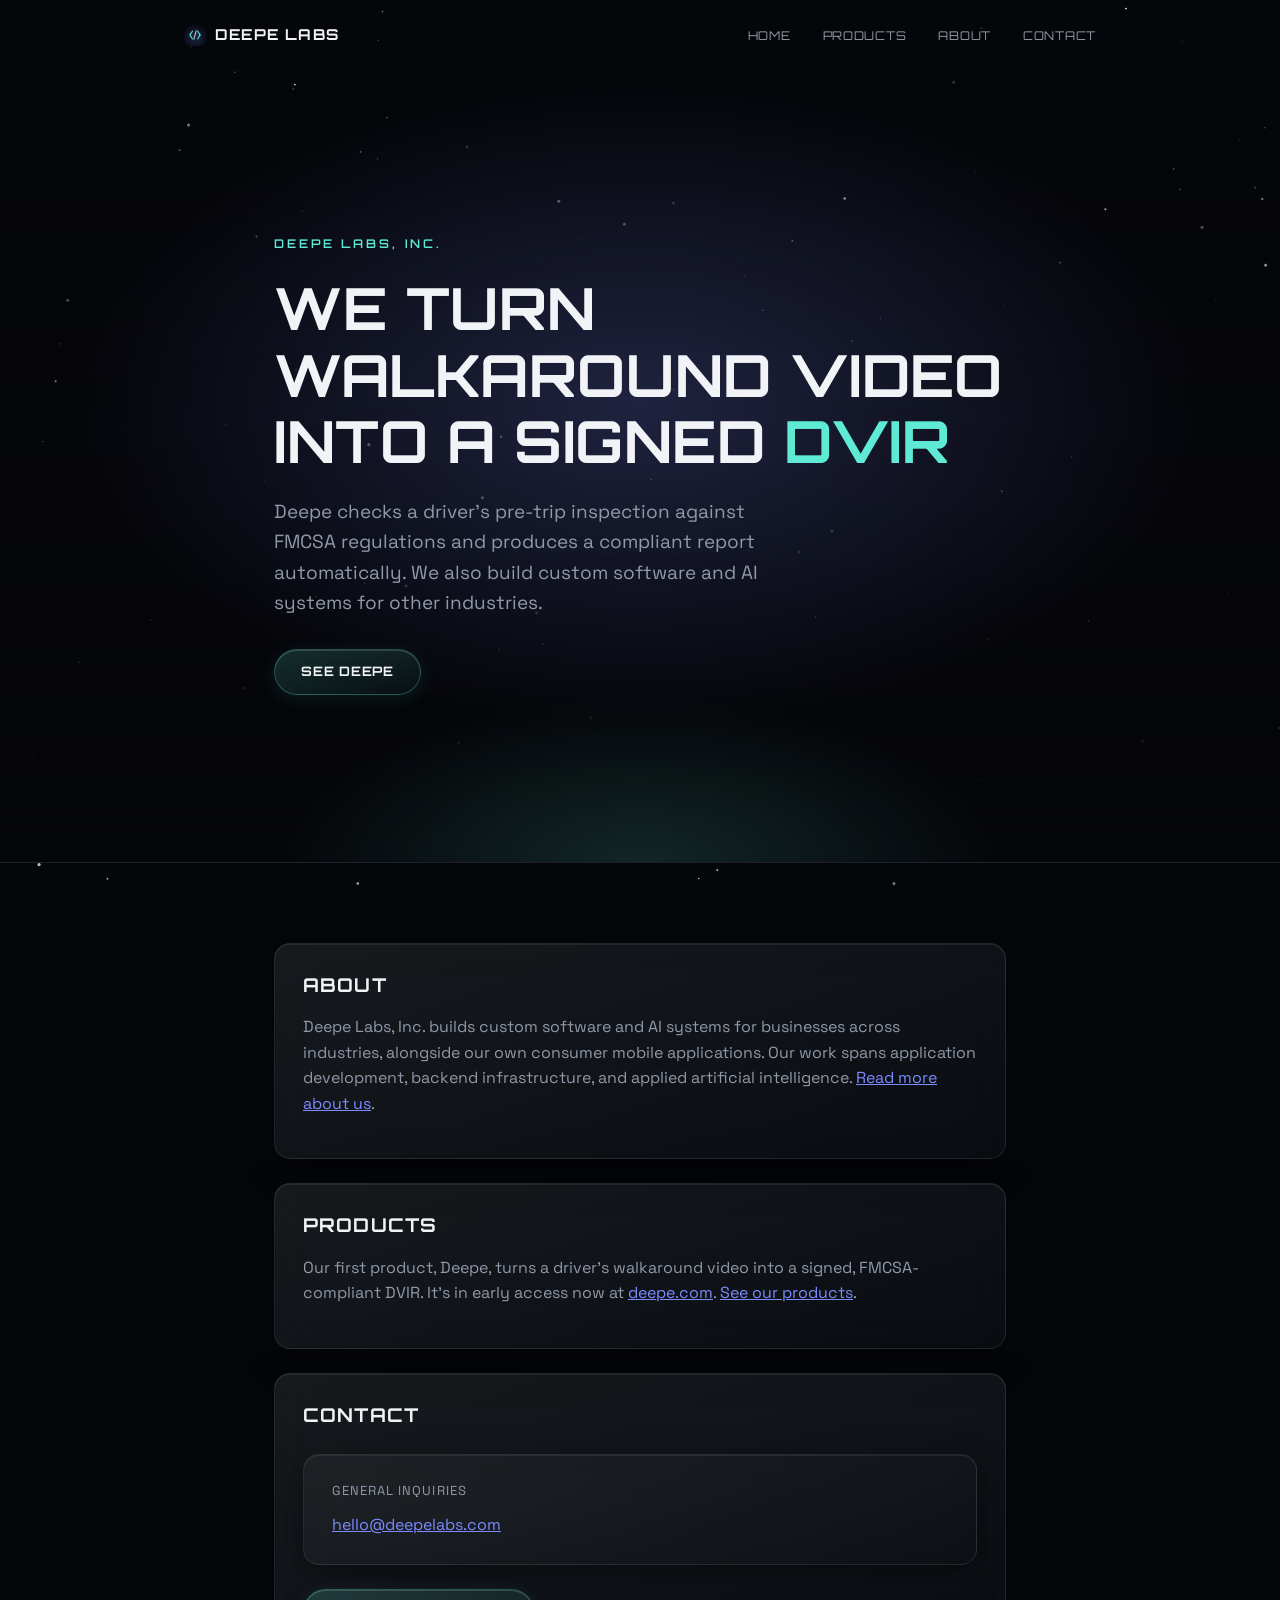
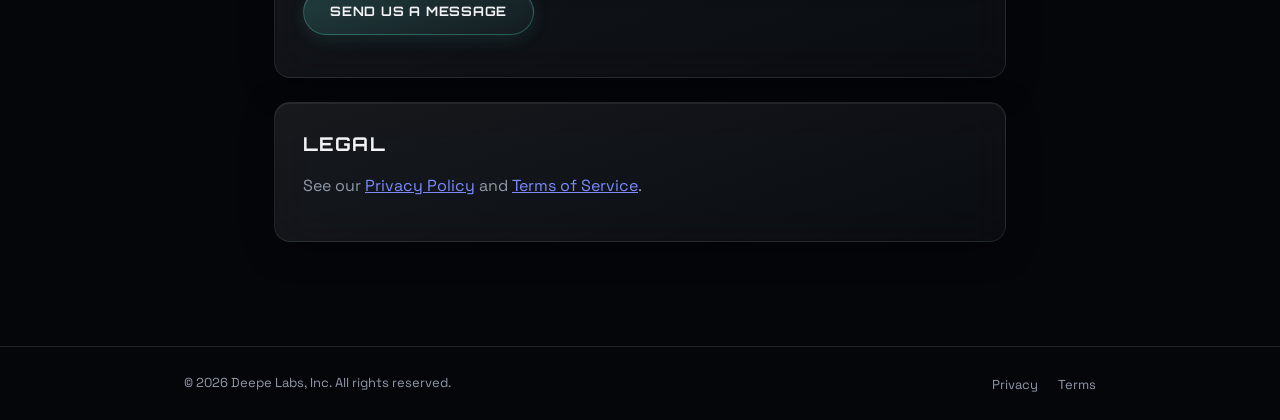
==== index.html @ 6169d4b5 "Apply design-critique fixes: consistent starfield, specific hero, fewer CTAs, lighter interior headi" ====
<!doctype html>
<html lang="en">
<head>
<meta charset="utf-8">
<meta name="viewport" content="width=device-width, initial-scale=1">
<title>Deepe Labs, Inc.</title>
<link rel="icon" type="image/png" href="favicon-32.png">
<link rel="apple-touch-icon" href="apple-touch-icon.png">
<meta name="description" content="Deepe Labs, Inc. is a software company developing mobile applications and intelligent agents.">
<link rel="preconnect" href="https://fonts.googleapis.com">
<link rel="preconnect" href="https://fonts.gstatic.com" crossorigin>
<link href="https://fonts.googleapis.com/css2?family=Orbitron:wght@600;700;800&family=Space+Grotesk:wght@400;500;700&display=swap" rel="stylesheet">
<link rel="stylesheet" href="style.css">
</head>
<body>
<canvas id="bg-canvas" aria-hidden="true"></canvas>
<header class="site-header on-hero">
  <div class="wrap">
    <a class="brand" href="index.html"><img src="assets/logo-64.png" alt="" class="brand-mark">Deepe Labs</a>
    <nav class="site-nav">
      <a href="index.html">Home</a>
      <a href="products.html">Products</a>
      <a href="about.html">About</a>
      <a href="contact.html">Contact</a>
    </nav>
  </div>
</header>

<section class="hero">
  <div class="wrap">
    <span class="eyebrow">Deepe Labs, Inc.</span>
    <h1>We turn walkaround video into a signed <span class="accent-word">DVIR</span></h1>
    <p class="lede">Deepe checks a driver's pre-trip inspection against FMCSA regulations and produces a compliant report automatically. We also build custom software and AI systems for other industries.</p>
    <p class="hero-cta"><a class="btn" href="https://deepe.com">See Deepe</a></p>
  </div>
</section>

<main class="plain">
  <div class="wrap">
    <div class="section">
      <h2>About</h2>
      <p>Deepe Labs, Inc. builds custom software and AI systems for businesses across industries, alongside our own consumer mobile applications. Our work spans application development, backend infrastructure, and applied artificial intelligence. <a href="about.html">Read more about us</a>.</p>
    </div>

    <div class="section">
      <h2>Products</h2>
      <p>Our first product, Deepe, turns a driver's walkaround video into a signed, FMCSA-compliant DVIR. It's in early access now at <a href="https://deepe.com">deepe.com</a>. <a href="products.html">See our products</a>.</p>
    </div>

    <div class="section">
      <h2>Contact</h2>
      <div class="card">
        <p>General inquiries</p>
        <p style="margin-bottom:0;"><a href="mailto:hello@deepelabs.com">hello@deepelabs.com</a></p>
      </div>
      <p class="section-cta"><a class="btn" href="contact.html#contact-form">Send us a message</a></p>
    </div>

    <div class="section">
      <h2>Legal</h2>
      <p>See our <a href="privacy.html">Privacy Policy</a> and <a href="terms.html">Terms of Service</a>.</p>
    </div>
  </div>
</main>

<footer class="site-footer">
  <div class="wrap">
    <span class="copyright">&copy; 2026 Deepe Labs, Inc. All rights reserved.</span>
    <div>
      <a href="privacy.html">Privacy</a>
      <a href="terms.html">Terms</a>
    </div>
  </div>
</footer>
<script src="starfield.js"></script>
</body>
</html>
---- style.css ----
:root {
  --bg: #05060a;
  --bg-elevated: #0d0f16;
  --border: #1d212b;
  --text: #f2f3f6;
  --text-muted: #9199a8;
  --accent: #7c8cff;
  --accent-soft: rgba(124, 140, 255, 0.14);
  --glow: #5eead4;
  --max-width: 780px;
  --font-display: "Orbitron", "Space Grotesk", -apple-system, sans-serif;
  --font-body: "Space Grotesk", -apple-system, BlinkMacSystemFont, "Segoe UI", Helvetica, Arial, sans-serif;
  --glass-bg: linear-gradient(160deg, rgba(255, 255, 255, 0.07), rgba(255, 255, 255, 0.015)), rgba(8, 10, 16, 0.6);
  --glass-bg-solid: #0d0f16;
  --glass-border: rgba(255, 255, 255, 0.09);
  --glass-border-accent: rgba(94, 234, 212, 0.28);
}

* {
  box-sizing: border-box;
}

html {
  color-scheme: dark;
}

body {
  margin: 0;
  padding: 0;
  background: var(--bg);
  color: var(--text);
  font-family: var(--font-body);
  line-height: 1.6;
  -webkit-font-smoothing: antialiased;
}

.wrap {
  max-width: var(--max-width);
  margin: 0 auto;
  padding: 0 24px;
  position: relative;
  z-index: 1;
}

header.site-header {
  border-bottom: 1px solid var(--border);
  position: relative;
  z-index: 2;
}

header.site-header.on-hero {
  border-bottom: 1px solid transparent;
}

header.site-header .wrap {
  display: flex;
  align-items: center;
  justify-content: space-between;
  padding-top: 22px;
  padding-bottom: 22px;
  flex-wrap: wrap;
  gap: 12px;
  max-width: 960px;
}

.brand {
  display: inline-flex;
  align-items: center;
  gap: 9px;
  font-family: var(--font-display);
  font-weight: 700;
  font-size: 15px;
  color: var(--text);
  text-decoration: none;
  letter-spacing: 0.08em;
  text-transform: uppercase;
}

.brand-mark {
  width: 22px;
  height: 22px;
  border-radius: 6px;
  display: block;
}

nav.site-nav a {
  font-family: var(--font-display);
  color: var(--text-muted);
  text-decoration: none;
  font-size: 12px;
  letter-spacing: 0.06em;
  text-transform: uppercase;
  margin-left: 28px;
  transition: color 0.15s ease;
}

nav.site-nav a:hover,
nav.site-nav a:focus {
  color: var(--text);
}

main {
  padding: 0 0 80px;
}

main.plain {
  padding-top: 56px;
}

/* Hero */
.hero {
  position: relative;
  overflow: hidden;
  border-bottom: 1px solid var(--border);
  min-height: 88vh;
  display: flex;
  align-items: center;
  padding: 96px 0 88px;
}

#bg-canvas {
  position: fixed;
  inset: 0;
  width: 100vw;
  height: 100vh;
  z-index: -1;
  display: block;
  background: var(--bg);
}

.hero::after {
  content: "";
  position: absolute;
  inset: 0;
  background: radial-gradient(ellipse 65% 60% at 50% 42%, rgba(124, 140, 255, 0.22), transparent 68%),
    radial-gradient(ellipse 40% 30% at 50% 100%, rgba(94, 234, 212, 0.14), transparent 70%),
    linear-gradient(180deg, transparent 0%, var(--bg) 98%);
  pointer-events: none;
  z-index: 0;
}

.hero .wrap {
  max-width: 780px;
}

.eyebrow {
  display: inline-block;
  font-family: var(--font-display);
  font-size: 12px;
  font-weight: 600;
  letter-spacing: 0.24em;
  text-transform: uppercase;
  color: var(--glow);
  margin-bottom: 22px;
}

h1 {
  font-family: var(--font-display);
  font-size: clamp(34px, 6.4vw, 58px);
  line-height: 1.15;
  margin: 0 0 22px;
  letter-spacing: 0.01em;
  font-weight: 700;
  text-transform: uppercase;
}

/* Lighter heading treatment for content-light interior pages (About,
   Terms, Privacy) so the type weight matches the amount of content
   underneath it, rather than the full hero-scale display heading. */
h1.compact {
  font-size: clamp(24px, 4vw, 32px);
  letter-spacing: 0.02em;
  margin-bottom: 14px;
}

.accent-word {
  color: var(--glow);
}

.lede {
  color: var(--text-muted);
  font-size: 19px;
  max-width: 520px;
  margin-bottom: 0;
}

h2 {
  font-family: var(--font-display);
  font-size: 19px;
  margin: 48px 0 14px;
  letter-spacing: 0.06em;
  text-transform: uppercase;
  font-weight: 700;
}

h3 {
  font-size: 16px;
  margin: 24px 0 8px;
  font-weight: 600;
}

p {
  color: var(--text);
  margin: 0 0 16px;
}

.section p {
  color: var(--text-muted);
}

ul {
  margin: 0 0 16px;
  padding-left: 20px;
  color: var(--text-muted);
}

li {
  margin-bottom: 6px;
}

a {
  color: var(--accent);
}

a:hover {
  color: var(--glow);
}

/* Glass panels: frosted, translucent blocks that let the fixed starfield
   show through via backdrop-filter. The layered background (a faint white
   sheen over a dark semi-opaque base) keeps body text at safe contrast
   even where a bright star sits directly behind the panel. */
.card,
.section {
  position: relative;
  background: var(--glass-bg);
  border: 1px solid var(--glass-border);
  border-radius: 16px;
  padding: 26px 28px;
  margin: 24px 0;
  backdrop-filter: blur(20px) saturate(140%);
  -webkit-backdrop-filter: blur(20px) saturate(140%);
  box-shadow: 0 8px 32px rgba(0, 0, 0, 0.35), inset 0 1px 0 rgba(255, 255, 255, 0.07);
}

.section h2:first-child,
.section h3:first-child {
  margin-top: 0;
}

@supports not ((backdrop-filter: blur(1px)) or (-webkit-backdrop-filter: blur(1px))) {
  .card,
  .section {
    background: var(--glass-bg-solid);
  }
}

.card p:first-child {
  color: var(--text-muted);
  font-size: 13px;
  text-transform: uppercase;
  letter-spacing: 0.08em;
  margin-bottom: 10px;
}

.meta {
  color: var(--text-muted);
  font-size: 13px;
  margin-bottom: 32px;
}

/* Buttons */
.btn {
  display: inline-flex;
  align-items: center;
  justify-content: center;
  gap: 8px;
  min-height: 46px;
  min-width: 44px;
  padding: 0 26px;
  border-radius: 999px;
  font-family: var(--font-display);
  font-size: 13px;
  font-weight: 700;
  letter-spacing: 0.06em;
  text-transform: uppercase;
  text-decoration: none;
  cursor: pointer;
  border: 1px solid var(--glass-border-accent);
  background: linear-gradient(160deg, rgba(94, 234, 212, 0.18), rgba(94, 234, 212, 0.04));
  backdrop-filter: blur(12px);
  -webkit-backdrop-filter: blur(12px);
  color: var(--text);
  box-shadow: 0 4px 18px rgba(94, 234, 212, 0.1), inset 0 1px 0 rgba(255, 255, 255, 0.14);
  transition: background 0.2s ease, border-color 0.2s ease, box-shadow 0.2s ease, transform 0.15s ease;
}

@supports not ((backdrop-filter: blur(1px)) or (-webkit-backdrop-filter: blur(1px))) {
  .btn {
    background: #123832;
  }
}

.btn:hover {
  border-color: rgba(94, 234, 212, 0.55);
  background: linear-gradient(160deg, rgba(94, 234, 212, 0.3), rgba(94, 234, 212, 0.08));
  box-shadow: 0 6px 24px rgba(94, 234, 212, 0.2), inset 0 1px 0 rgba(255, 255, 255, 0.18);
  transform: translateY(-1px);
  color: var(--text);
}

.btn:active {
  transform: translateY(0);
  box-shadow: 0 2px 10px rgba(94, 234, 212, 0.16), inset 0 1px 2px rgba(0, 0, 0, 0.3);
}

.btn:focus-visible {
  outline: 2px solid var(--glow);
  outline-offset: 3px;
}

.btn-ghost {
  background: rgba(255, 255, 255, 0.035);
  border-color: var(--glass-border);
  box-shadow: none;
}

.btn-ghost:hover {
  background: rgba(255, 255, 255, 0.07);
  border-color: rgba(255, 255, 255, 0.2);
  box-shadow: 0 4px 18px rgba(0, 0, 0, 0.25);
}

.hero-cta {
  margin-top: 30px;
}

.section-cta {
  margin-top: 18px;
}

/* Contact form */
.contact-form label {
  display: block;
  font-family: var(--font-display);
  font-size: 12px;
  font-weight: 700;
  letter-spacing: 0.06em;
  text-transform: uppercase;
  color: var(--text-muted);
  margin: 18px 0 8px;
}

.contact-form label:first-child {
  margin-top: 0;
}

.contact-form input,
.contact-form textarea {
  width: 100%;
  min-height: 46px;
  padding: 12px 14px;
  font-family: var(--font-body);
  font-size: 16px;
  color: var(--text);
  background: rgba(255, 255, 255, 0.04);
  border: 1px solid var(--glass-border);
  border-radius: 10px;
  outline-offset: 2px;
}

.contact-form textarea {
  min-height: 140px;
  resize: vertical;
}

.contact-form input:focus-visible,
.contact-form textarea:focus-visible {
  outline: 2px solid var(--glow);
  border-color: var(--glass-border-accent);
}

.contact-form .btn {
  margin-top: 22px;
}

.form-note {
  font-size: 13px;
  color: var(--text-muted);
  margin-top: 14px;
  margin-bottom: 0;
}

footer.site-footer {
  border-top: 1px solid var(--border);
}

footer.site-footer .wrap {
  padding: 24px;
  display: flex;
  justify-content: space-between;
  align-items: center;
  flex-wrap: wrap;
  gap: 8px;
  max-width: 960px;
}

footer.site-footer a {
  color: var(--text-muted);
  text-decoration: none;
  font-size: 13px;
  margin-left: 16px;
}

footer.site-footer a:hover {
  color: var(--text);
}

.copyright {
  color: var(--text-muted);
  font-size: 13px;
}

@media (max-width: 480px) {
  header.site-header .wrap {
    flex-direction: column;
    align-items: flex-start;
  }
  nav.site-nav a {
    margin-left: 0;
    margin-right: 20px;
  }
  .hero {
    min-height: 76vh;
    padding: 72px 0 64px;
  }
  .card,
  .section {
    padding: 22px 20px;
  }
  .btn {
    width: 100%;
  }
}

@media (prefers-reduced-motion: reduce) {
  #bg-canvas {
    display: none;
  }
}
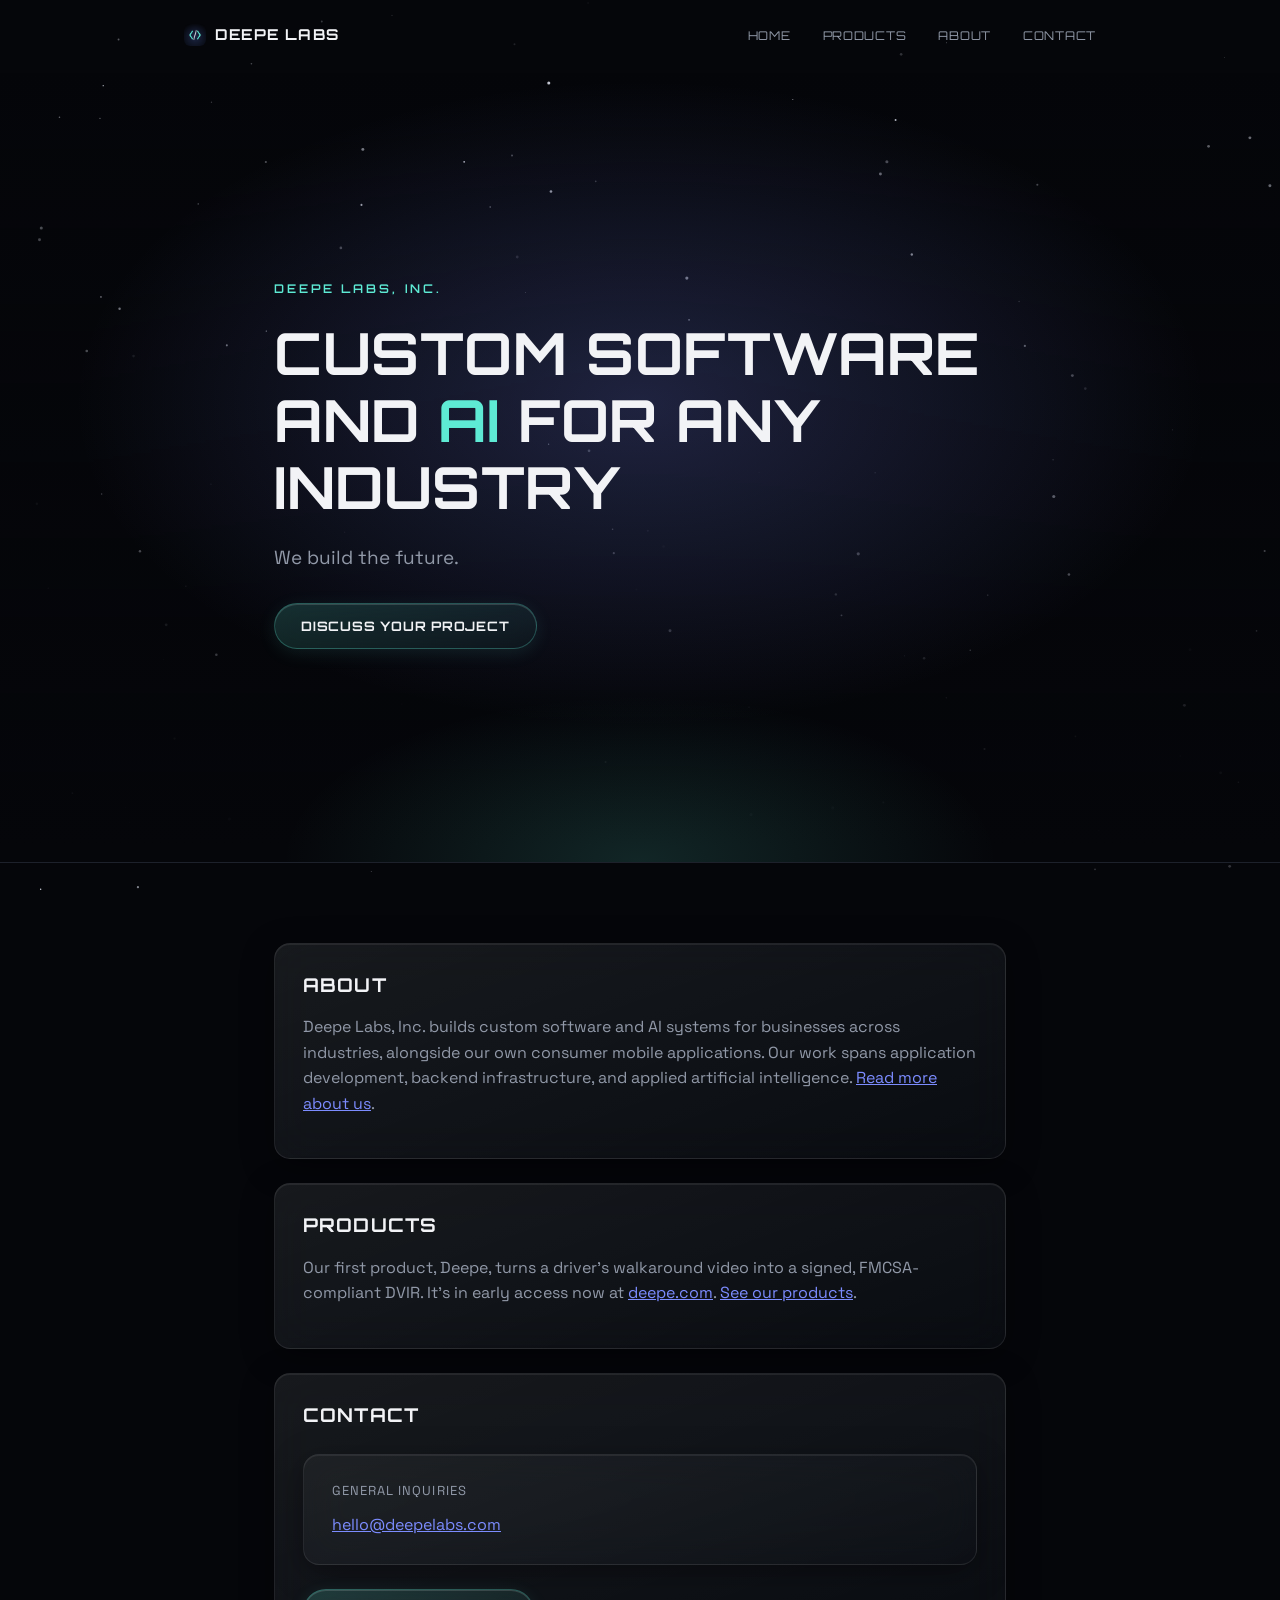
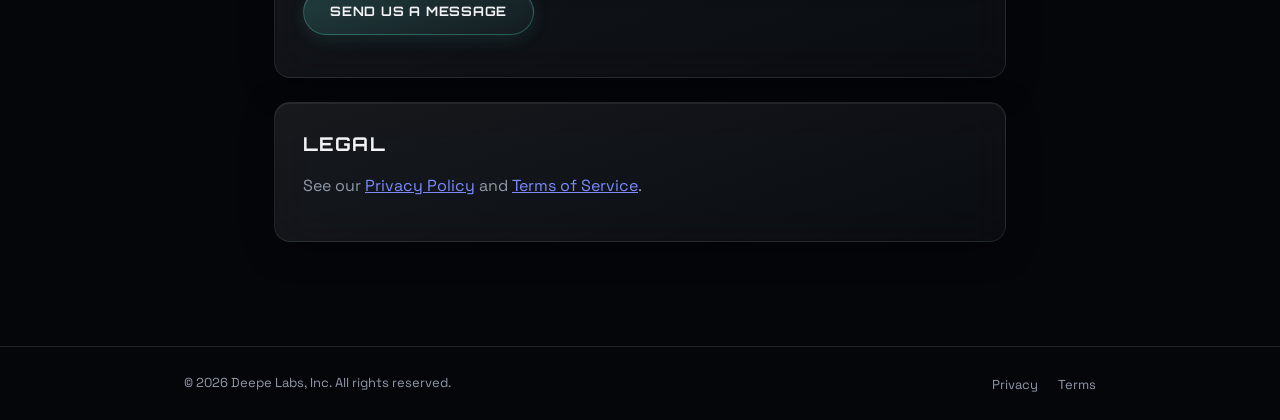
==== commit d0614ab8: "Revert hero headline/lede rewrite from design-critique fixes Keep the generic 'Custom software and A" ====
--- a/index.html
+++ b/index.html
@@ -29,9 +29,9 @@
 <section class="hero">
   <div class="wrap">
     <span class="eyebrow">Deepe Labs, Inc.</span>
-    <h1>We turn walkaround video into a signed <span class="accent-word">DVIR</span></h1>
-    <p class="lede">Deepe checks a driver's pre-trip inspection against FMCSA regulations and produces a compliant report automatically. We also build custom software and AI systems for other industries.</p>
-    <p class="hero-cta"><a class="btn" href="https://deepe.com">See Deepe</a></p>
+    <h1>Custom software and <span class="accent-word">AI</span> for any industry</h1>
+    <p class="lede">We build the future.</p>
+    <p class="hero-cta"><a class="btn" href="contact.html#contact-form">Discuss your project</a></p>
   </div>
 </section>
 
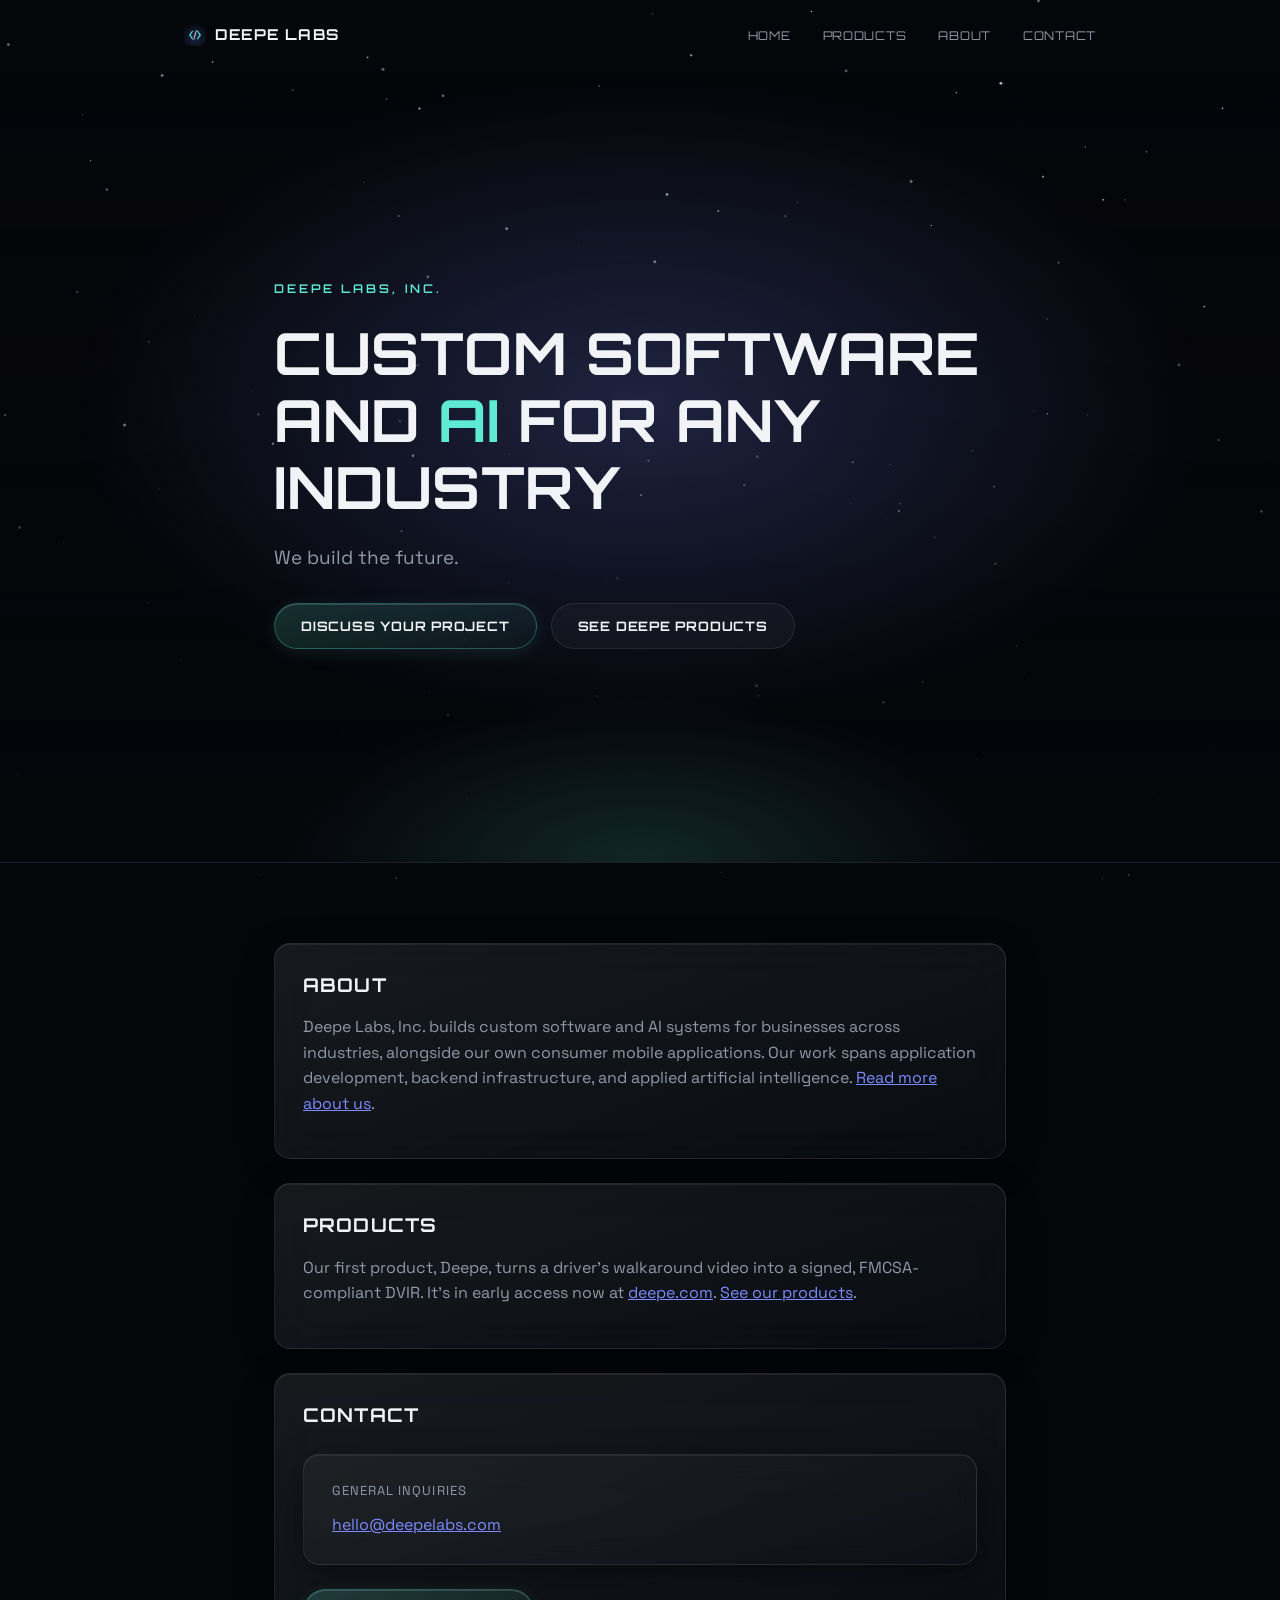
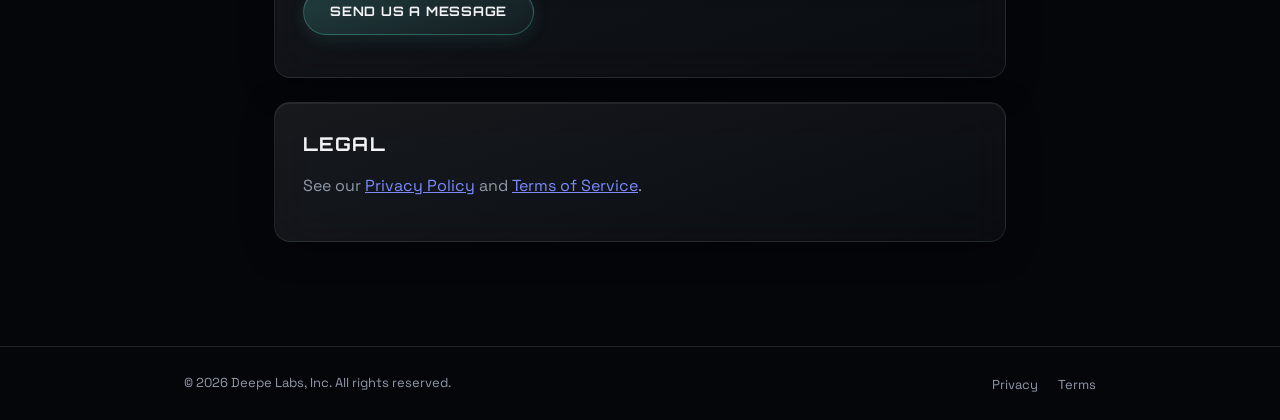
==== commit 18b25fbb: "Add a second hero CTA linking to the Products page 'Discuss your project' stayed generic after the h" ====
--- a/index.html
+++ b/index.html
@@ -31,7 +31,7 @@
     <span class="eyebrow">Deepe Labs, Inc.</span>
     <h1>Custom software and <span class="accent-word">AI</span> for any industry</h1>
     <p class="lede">We build the future.</p>
-    <p class="hero-cta"><a class="btn" href="contact.html#contact-form">Discuss your project</a></p>
+    <p class="hero-cta"><a class="btn" href="contact.html#contact-form">Discuss your project</a> <a class="btn btn-ghost" href="products.html">See Deepe Products</a></p>
   </div>
 </section>
 
--- a/style.css
+++ b/style.css
@@ -333,6 +333,9 @@
 
 .hero-cta {
   margin-top: 30px;
+  display: flex;
+  flex-wrap: wrap;
+  gap: 14px;
 }
 
 .section-cta {
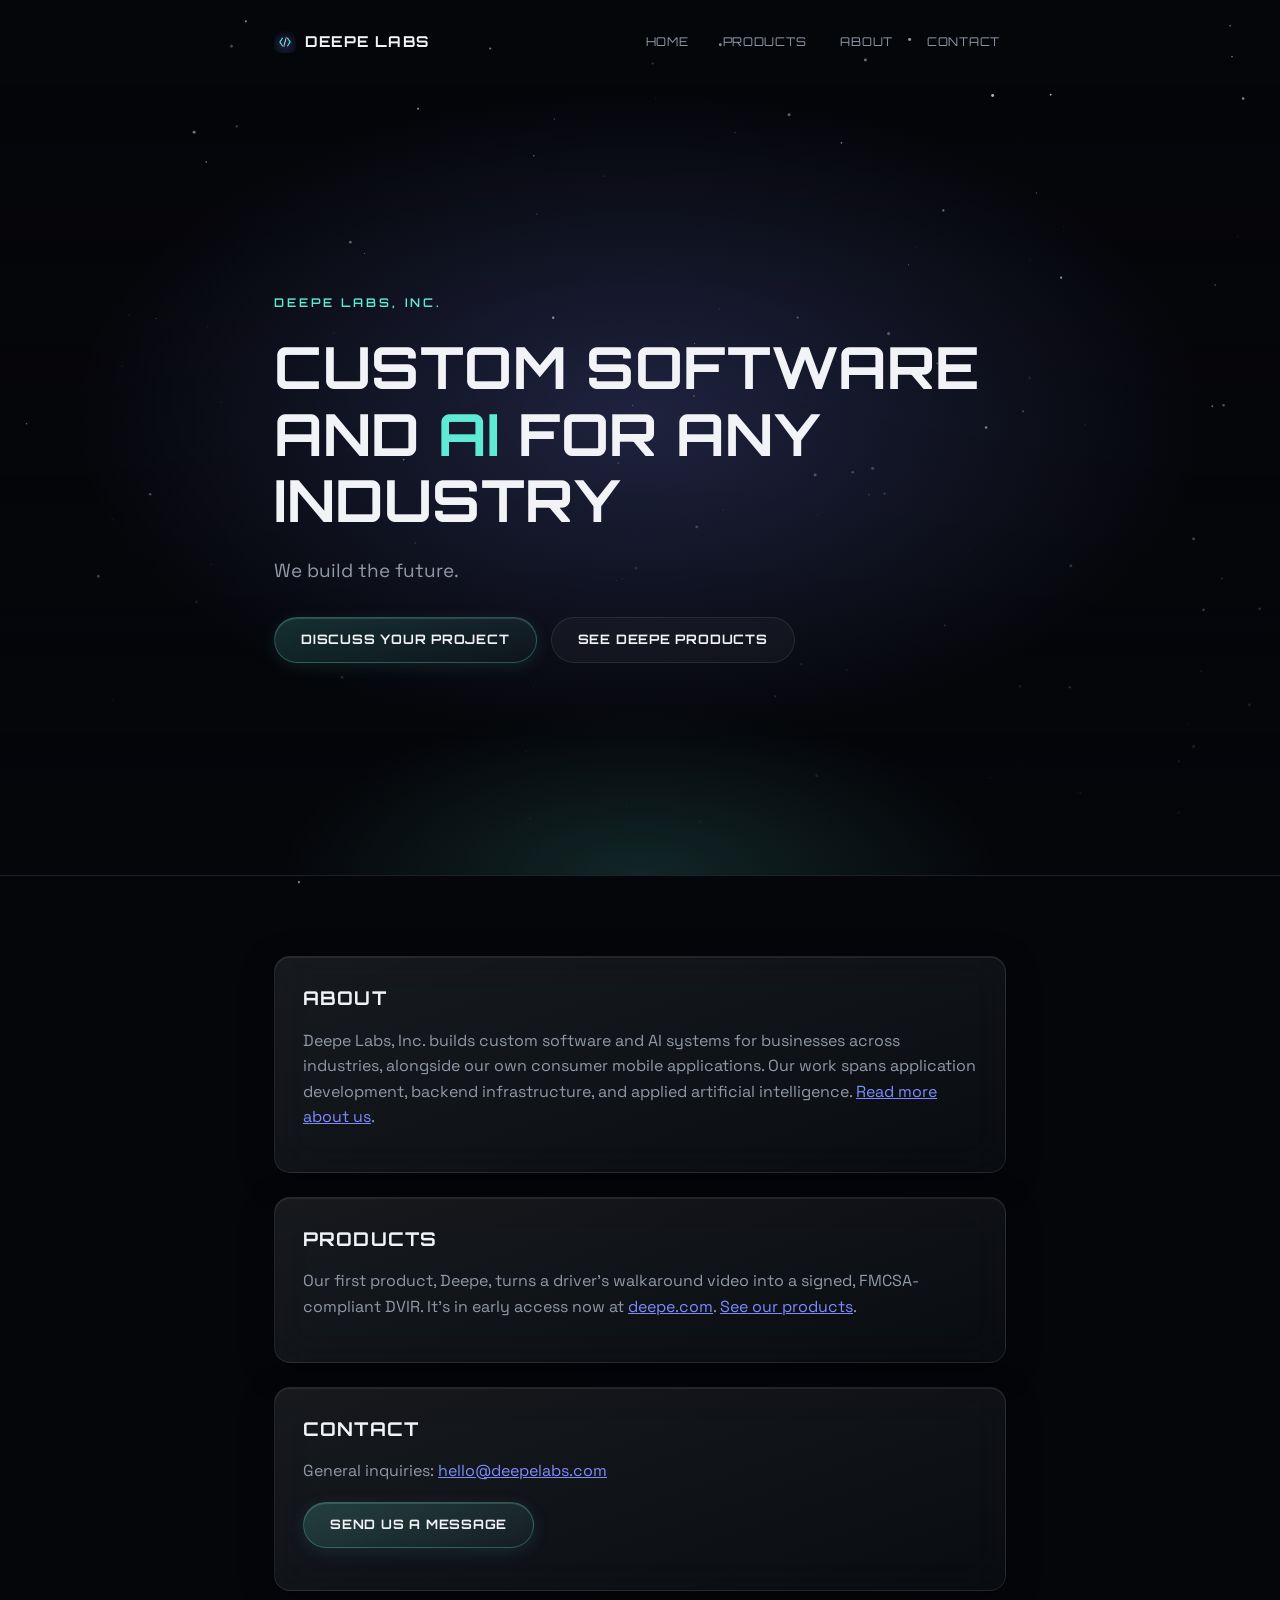
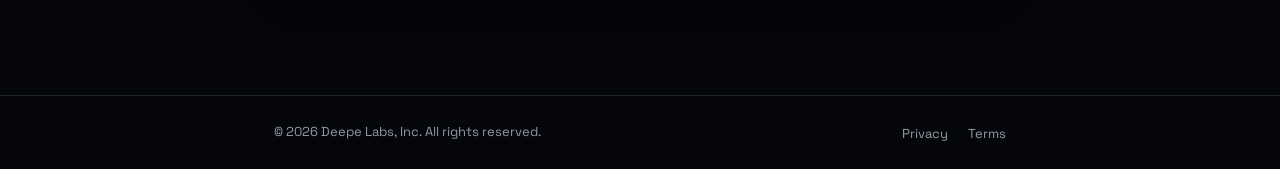
==== commit 0a60b048: "Apply design-critique fixes: heading consistency, header/footer alignment, nav touch targets Follow-" ====
--- a/index.html
+++ b/index.html
@@ -49,16 +49,8 @@
 
     <div class="section">
       <h2>Contact</h2>
-      <div class="card">
-        <p>General inquiries</p>
-        <p style="margin-bottom:0;"><a href="mailto:hello@deepelabs.com">hello@deepelabs.com</a></p>
-      </div>
+      <p>General inquiries: <a href="mailto:hello@deepelabs.com">hello@deepelabs.com</a></p>
       <p class="section-cta"><a class="btn" href="contact.html#contact-form">Send us a message</a></p>
-    </div>
-
-    <div class="section">
-      <h2>Legal</h2>
-      <p>See our <a href="privacy.html">Privacy Policy</a> and <a href="terms.html">Terms of Service</a>.</p>
     </div>
   </div>
 </main>
--- a/style.css
+++ b/style.css
@@ -60,7 +60,6 @@
   padding-bottom: 22px;
   flex-wrap: wrap;
   gap: 12px;
-  max-width: 960px;
 }
 
 .brand {
@@ -84,13 +83,15 @@
 }
 
 nav.site-nav a {
+  display: inline-block;
   font-family: var(--font-display);
   color: var(--text-muted);
   text-decoration: none;
   font-size: 12px;
   letter-spacing: 0.06em;
   text-transform: uppercase;
-  margin-left: 28px;
+  margin-left: 18px;
+  padding: 10px 6px;
   transition: color 0.15s ease;
 }
 
@@ -405,7 +406,6 @@
   align-items: center;
   flex-wrap: wrap;
   gap: 8px;
-  max-width: 960px;
 }
 
 footer.site-footer a {
@@ -431,7 +431,8 @@
   }
   nav.site-nav a {
     margin-left: 0;
-    margin-right: 20px;
+    margin-right: 10px;
+    padding: 10px 6px 10px 0;
   }
   .hero {
     min-height: 76vh;
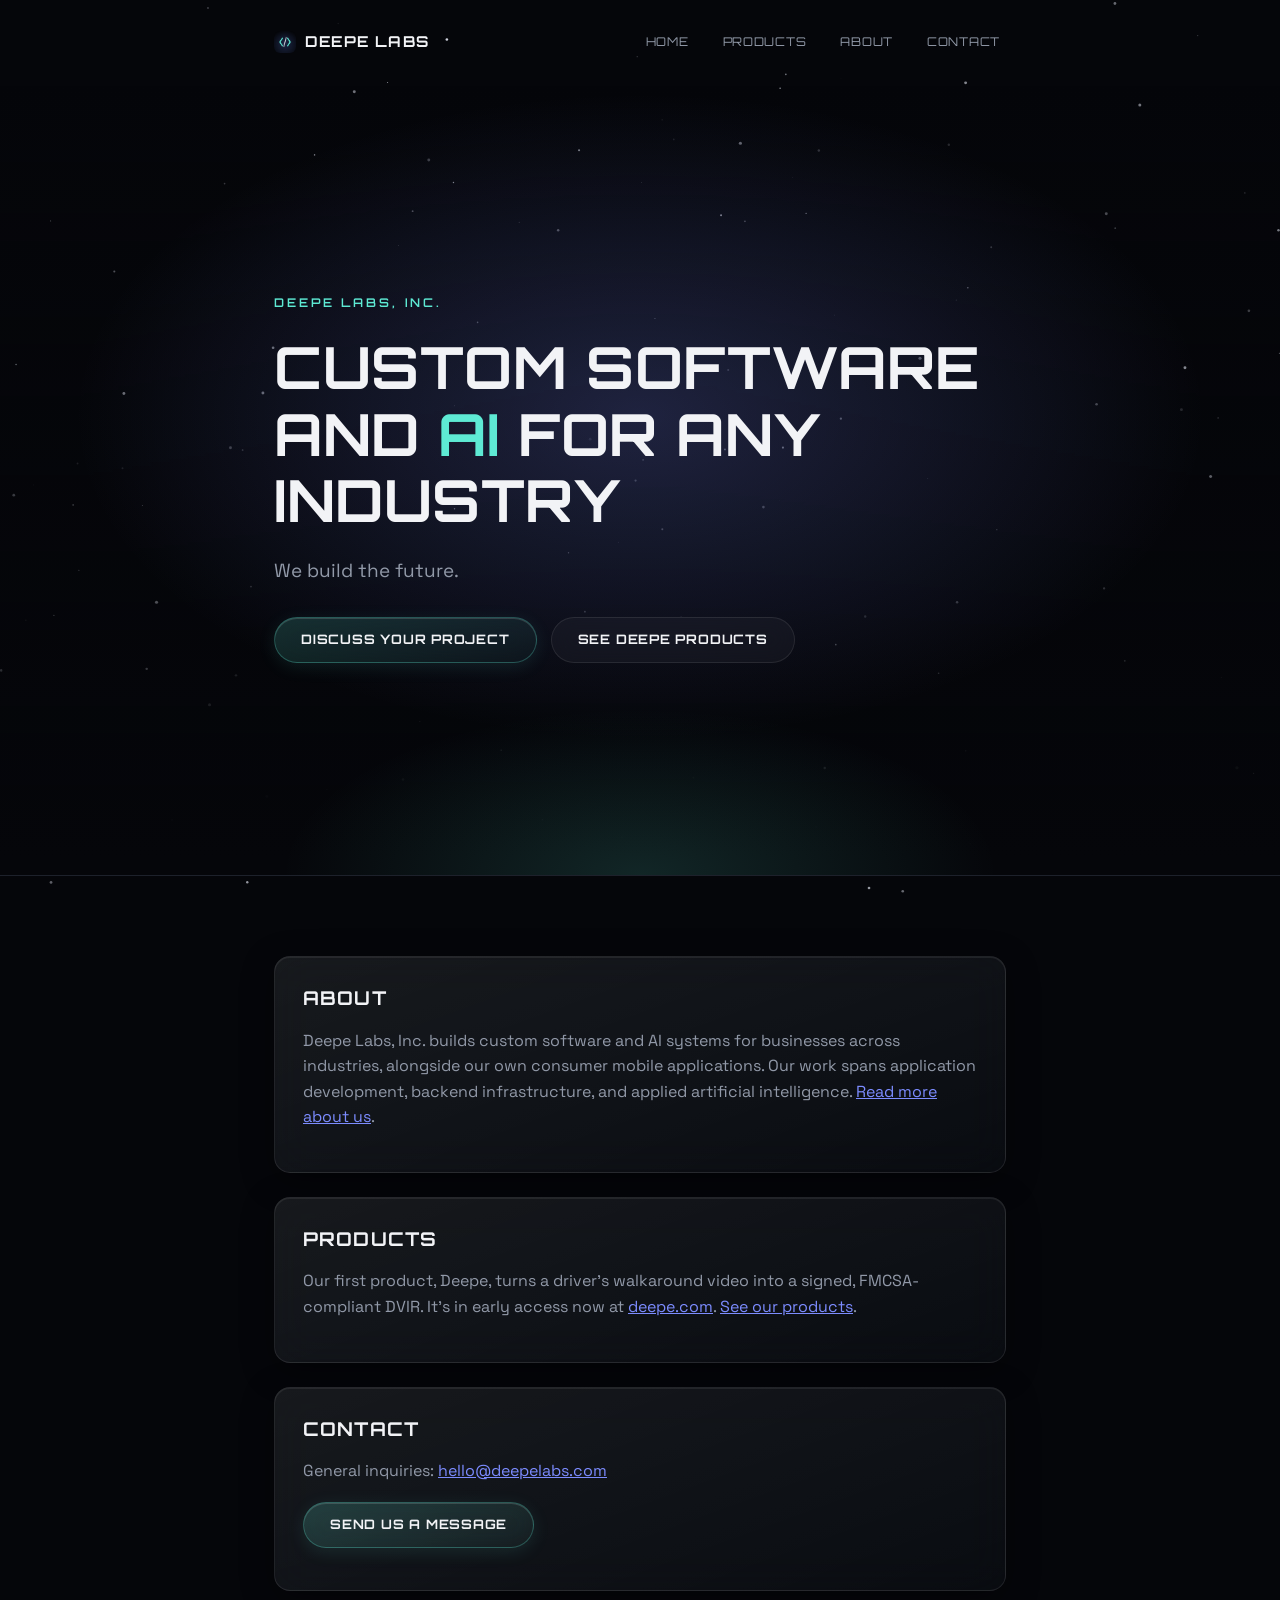
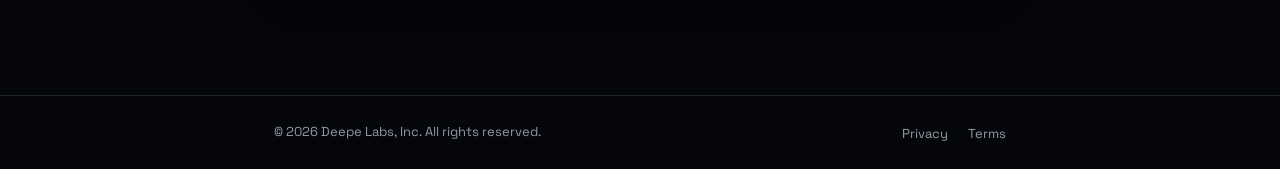
==== commit 67b3fa86: "Add hamburger menu for mobile nav Follow-up from the design critique: below 640px, the 4-item nav us" ====
--- a/index.html
+++ b/index.html
@@ -17,7 +17,12 @@
 <header class="site-header on-hero">
   <div class="wrap">
     <a class="brand" href="index.html"><img src="assets/logo-64.png" alt="" class="brand-mark">Deepe Labs</a>
-    <nav class="site-nav">
+    <button class="nav-toggle" id="nav-toggle" type="button" aria-expanded="false" aria-controls="site-nav" aria-label="Open menu">
+      <span class="nav-toggle-bar"></span>
+      <span class="nav-toggle-bar"></span>
+      <span class="nav-toggle-bar"></span>
+    </button>
+    <nav class="site-nav" id="site-nav">
       <a href="index.html">Home</a>
       <a href="products.html">Products</a>
       <a href="about.html">About</a>
@@ -65,5 +70,6 @@
   </div>
 </footer>
 <script src="starfield.js"></script>
+<script src="nav-toggle.js"></script>
 </body>
 </html>
--- a/style.css
+++ b/style.css
@@ -100,6 +100,82 @@
   color: var(--text);
 }
 
+.nav-toggle {
+  display: none;
+  flex-direction: column;
+  justify-content: center;
+  align-items: center;
+  gap: 5px;
+  width: 44px;
+  height: 44px;
+  padding: 0;
+  background: transparent;
+  border: 1px solid var(--glass-border);
+  border-radius: 10px;
+  cursor: pointer;
+}
+
+.nav-toggle-bar {
+  width: 18px;
+  height: 2px;
+  background: var(--text);
+  border-radius: 1px;
+  transition: transform 0.2s ease, opacity 0.2s ease;
+}
+
+.nav-toggle:focus-visible {
+  outline: 2px solid var(--glow);
+  outline-offset: 2px;
+}
+
+.nav-toggle[aria-expanded="true"] .nav-toggle-bar:nth-child(1) {
+  transform: translateY(7px) rotate(45deg);
+}
+
+.nav-toggle[aria-expanded="true"] .nav-toggle-bar:nth-child(2) {
+  opacity: 0;
+}
+
+.nav-toggle[aria-expanded="true"] .nav-toggle-bar:nth-child(3) {
+  transform: translateY(-7px) rotate(-45deg);
+}
+
+@media (max-width: 640px) {
+  .nav-toggle {
+    display: flex;
+  }
+
+  nav.site-nav {
+    display: none;
+    position: absolute;
+    top: 100%;
+    left: 0;
+    right: 0;
+    flex-direction: column;
+    padding: 8px 0 16px;
+    background: var(--glass-bg);
+    border-bottom: 1px solid var(--glass-border);
+    border-radius: 0 0 16px 16px;
+    backdrop-filter: blur(20px) saturate(140%);
+    -webkit-backdrop-filter: blur(20px) saturate(140%);
+    z-index: 3;
+  }
+
+  nav.site-nav.is-open {
+    display: flex;
+  }
+
+  nav.site-nav a {
+    margin-left: 0;
+    padding: 14px 4px;
+    border-bottom: 1px solid var(--glass-border);
+  }
+
+  nav.site-nav a:last-child {
+    border-bottom: none;
+  }
+}
+
 main {
   padding: 0 0 80px;
 }
@@ -425,15 +501,6 @@
 }
 
 @media (max-width: 480px) {
-  header.site-header .wrap {
-    flex-direction: column;
-    align-items: flex-start;
-  }
-  nav.site-nav a {
-    margin-left: 0;
-    margin-right: 10px;
-    padding: 10px 6px 10px 0;
-  }
   .hero {
     min-height: 76vh;
     padding: 72px 0 64px;
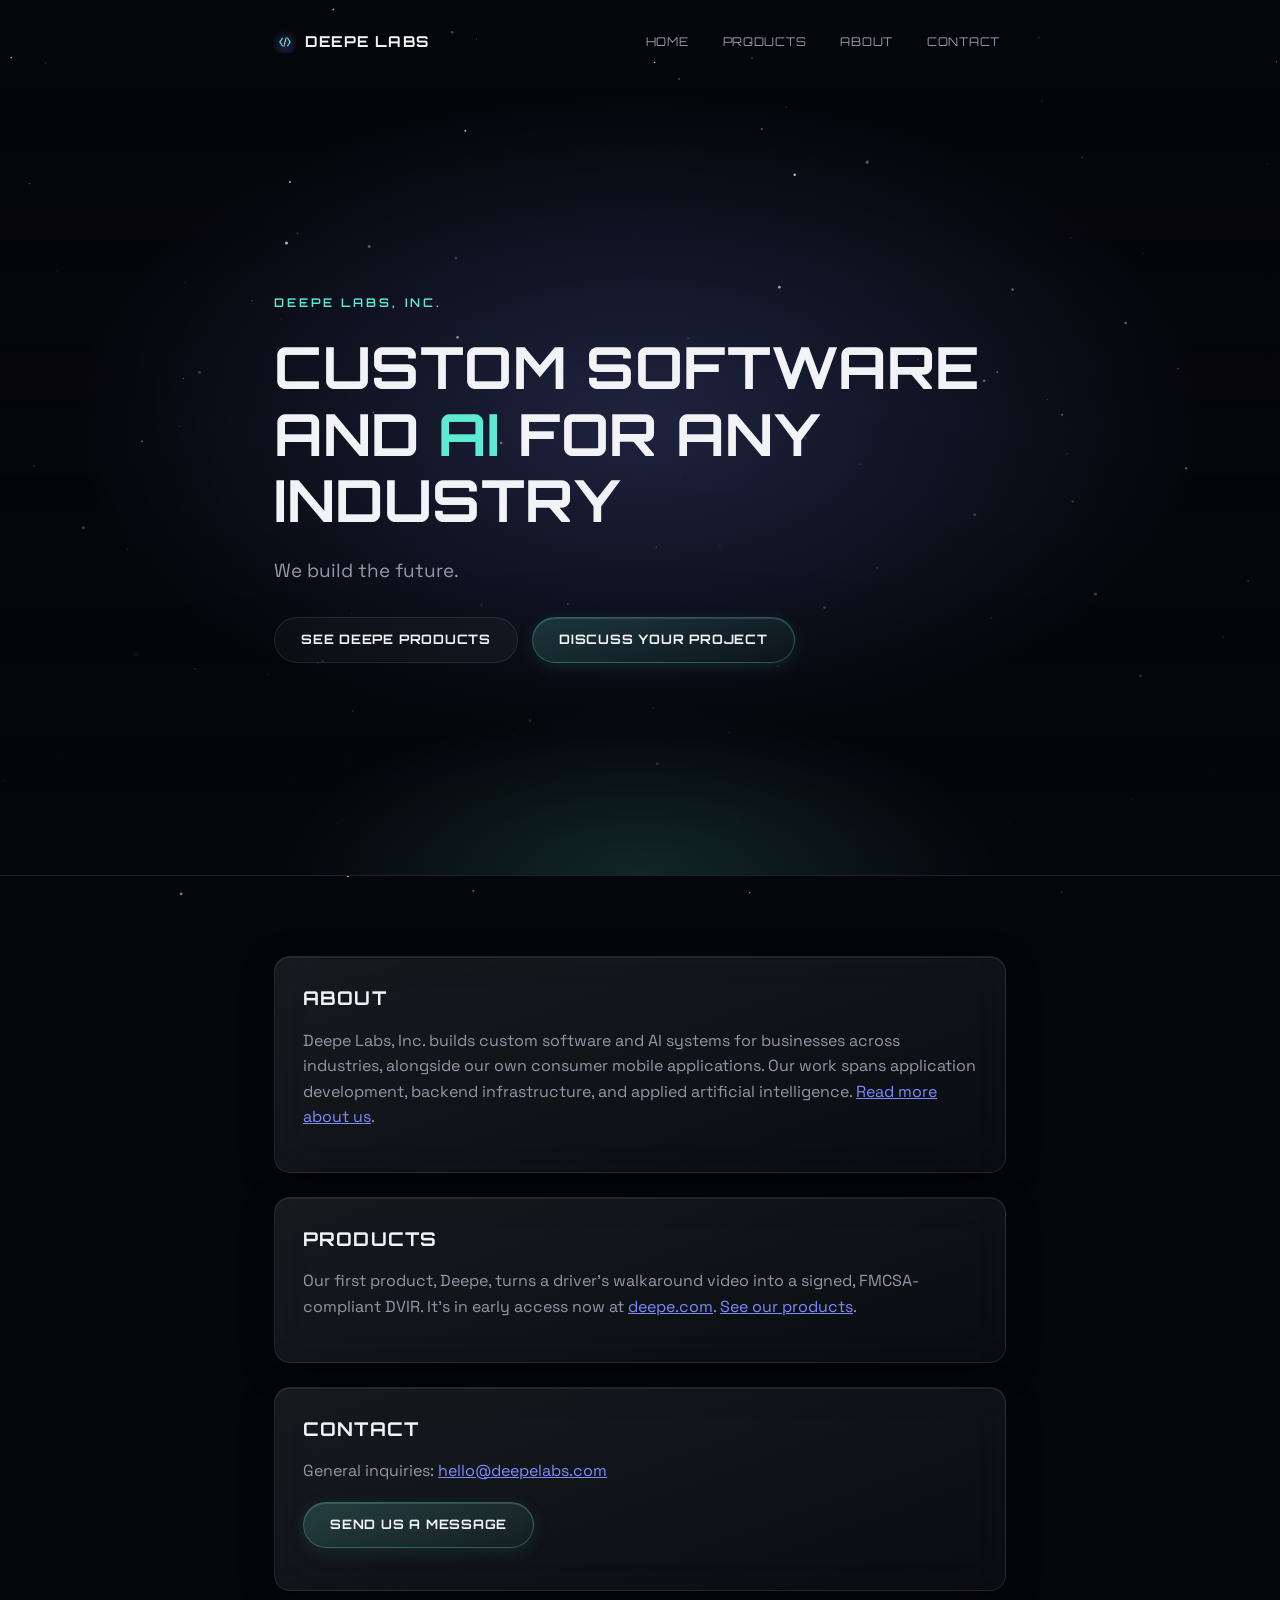
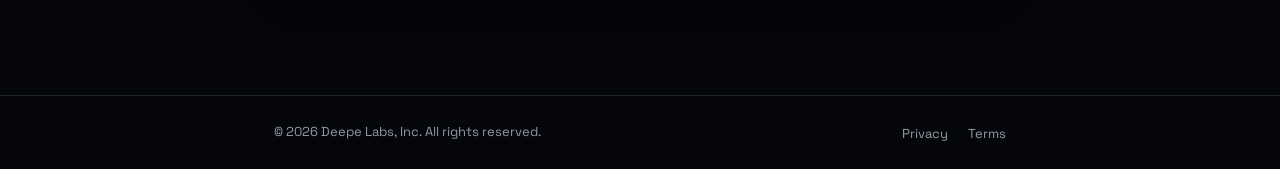
==== commit 8cd5f675: "Reorder hero CTAs: Deepe Products first, then Discuss your project Co-Authored-By: Claude Sonnet 5 <" ====
--- a/index.html
+++ b/index.html
@@ -36,7 +36,7 @@
     <span class="eyebrow">Deepe Labs, Inc.</span>
     <h1>Custom software and <span class="accent-word">AI</span> for any industry</h1>
     <p class="lede">We build the future.</p>
-    <p class="hero-cta"><a class="btn" href="contact.html#contact-form">Discuss your project</a> <a class="btn btn-ghost" href="products.html">See Deepe Products</a></p>
+    <p class="hero-cta"><a class="btn btn-ghost" href="products.html">See Deepe Products</a> <a class="btn" href="contact.html#contact-form">Discuss your project</a></p>
   </div>
 </section>
 
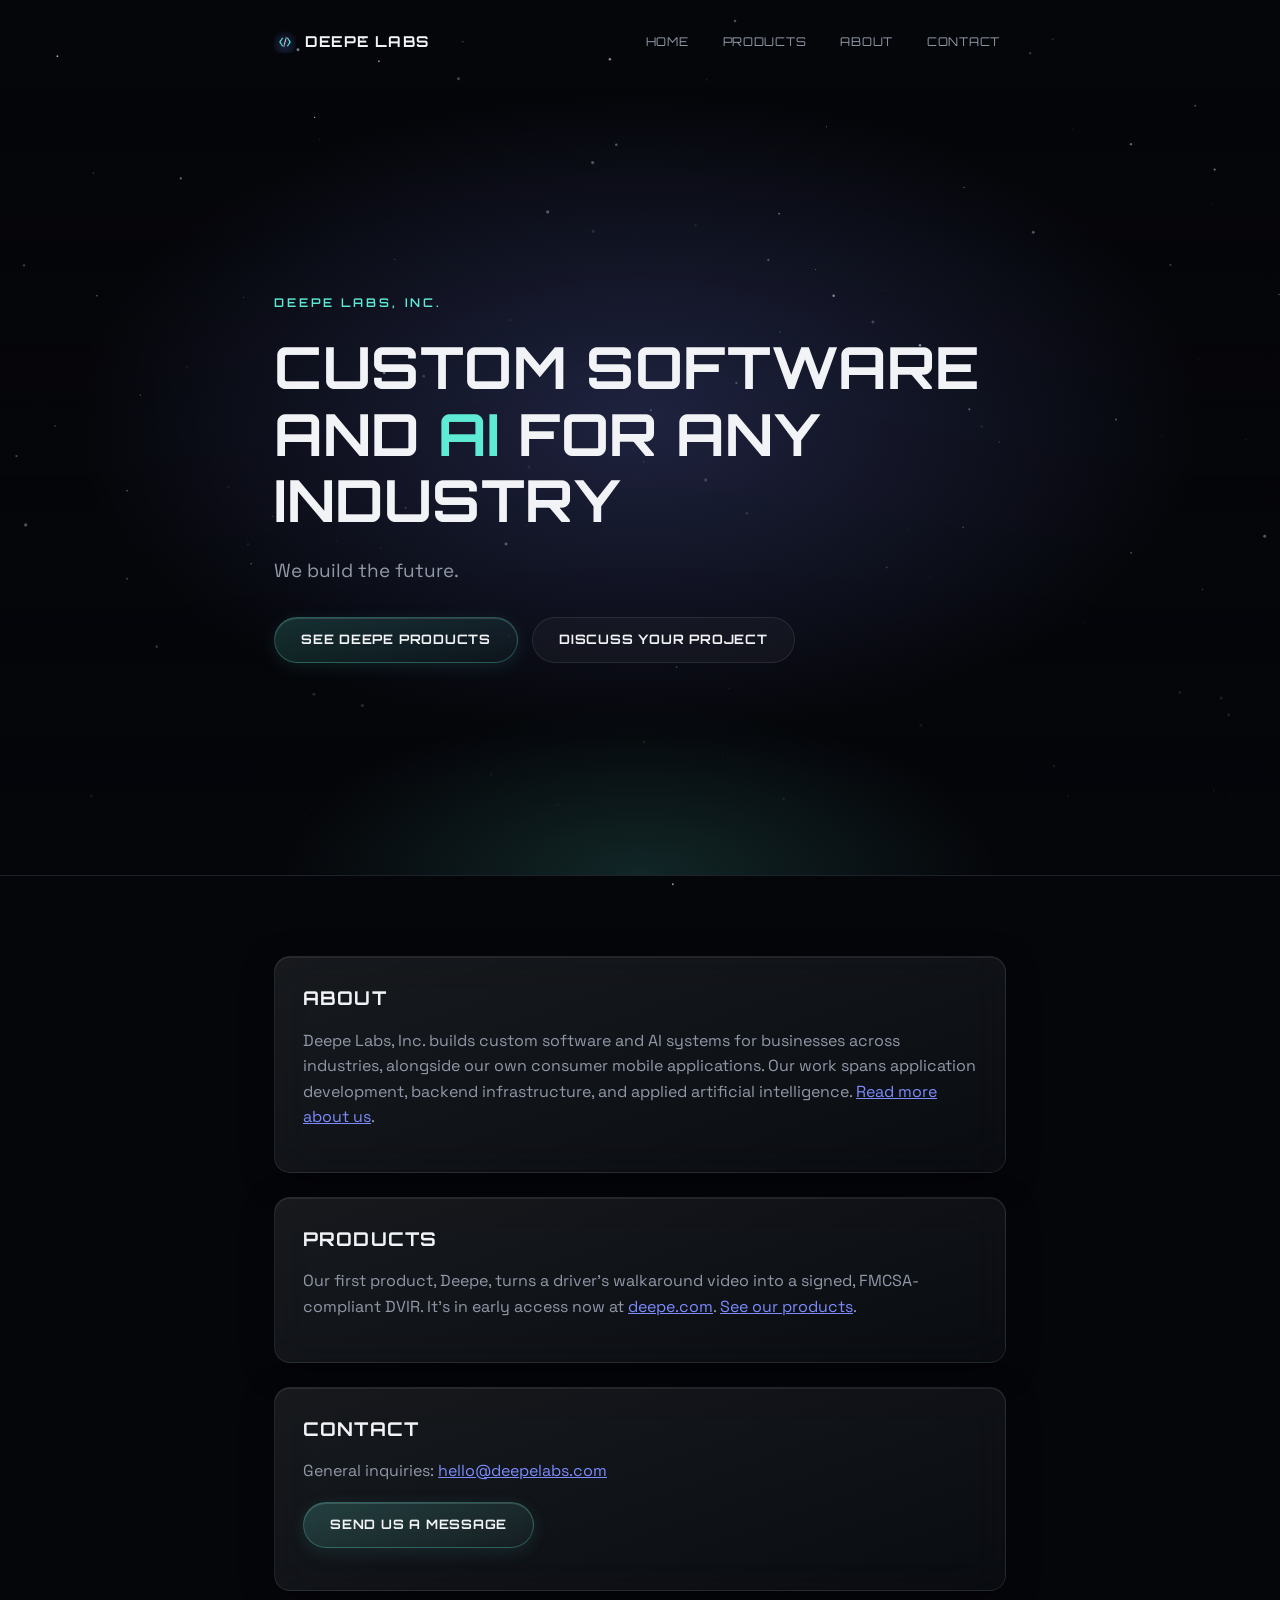
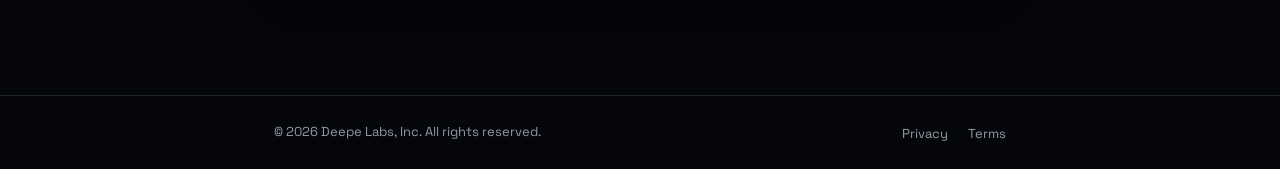
==== commit eeaafd0e: "Swap hero CTA shading to match new order Deepe Products is now the primary (first) CTA, so give it t" ====
--- a/index.html
+++ b/index.html
@@ -36,7 +36,7 @@
     <span class="eyebrow">Deepe Labs, Inc.</span>
     <h1>Custom software and <span class="accent-word">AI</span> for any industry</h1>
     <p class="lede">We build the future.</p>
-    <p class="hero-cta"><a class="btn btn-ghost" href="products.html">See Deepe Products</a> <a class="btn" href="contact.html#contact-form">Discuss your project</a></p>
+    <p class="hero-cta"><a class="btn" href="products.html">See Deepe Products</a> <a class="btn btn-ghost" href="contact.html#contact-form">Discuss your project</a></p>
   </div>
 </section>
 
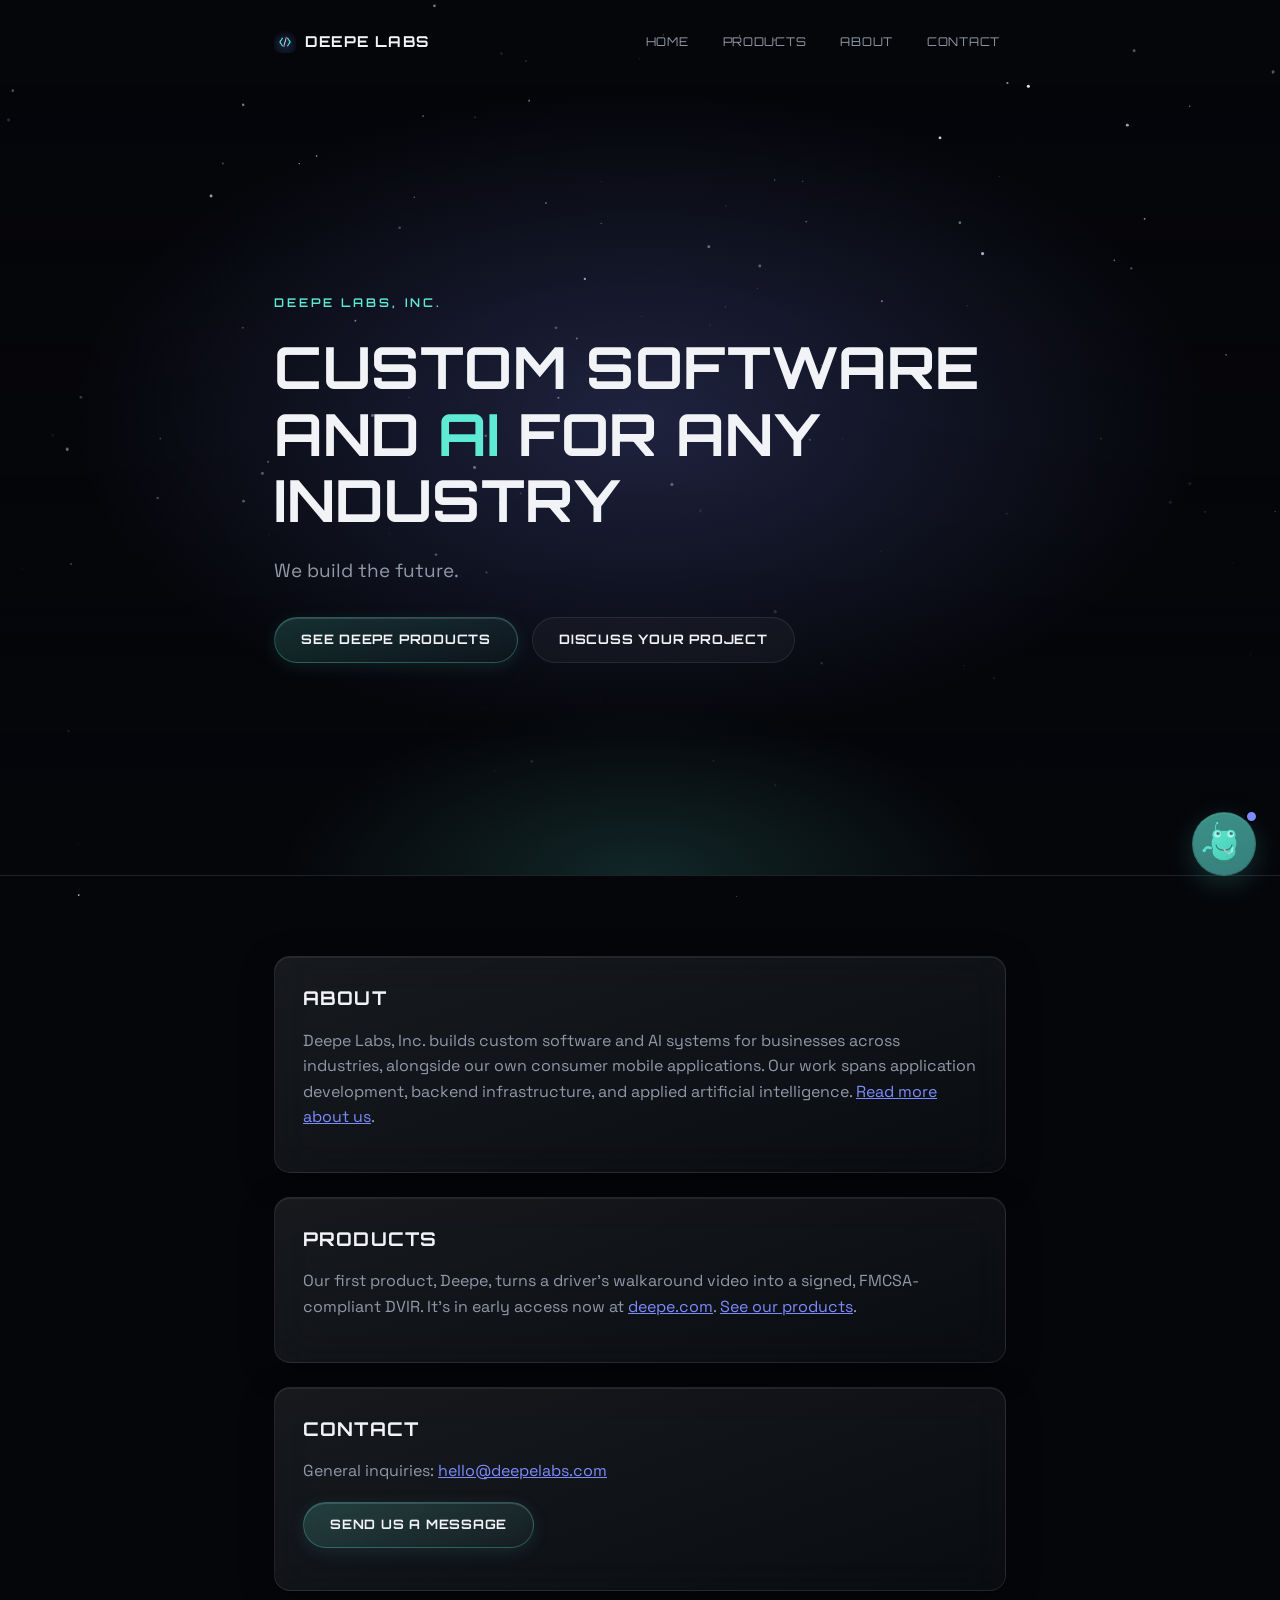
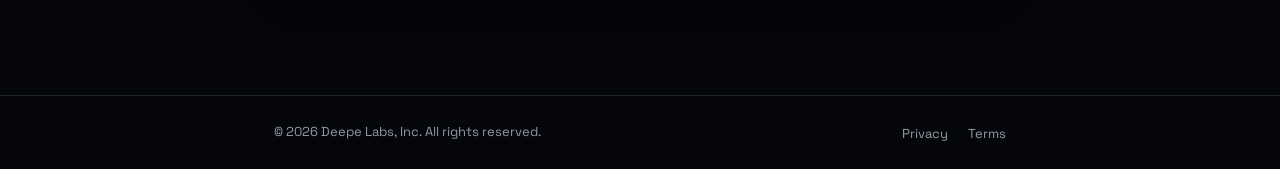
==== commit 13fa1090: "Add Deepe Frog chat widget (Option B) site-wide Self-contained widget (deepe-frog.js) injecting its " ====
--- a/index.html
+++ b/index.html
@@ -71,5 +71,6 @@
 </footer>
 <script src="starfield.js"></script>
 <script src="nav-toggle.js"></script>
+<script src="deepe-frog.js"></script>
 </body>
 </html>
